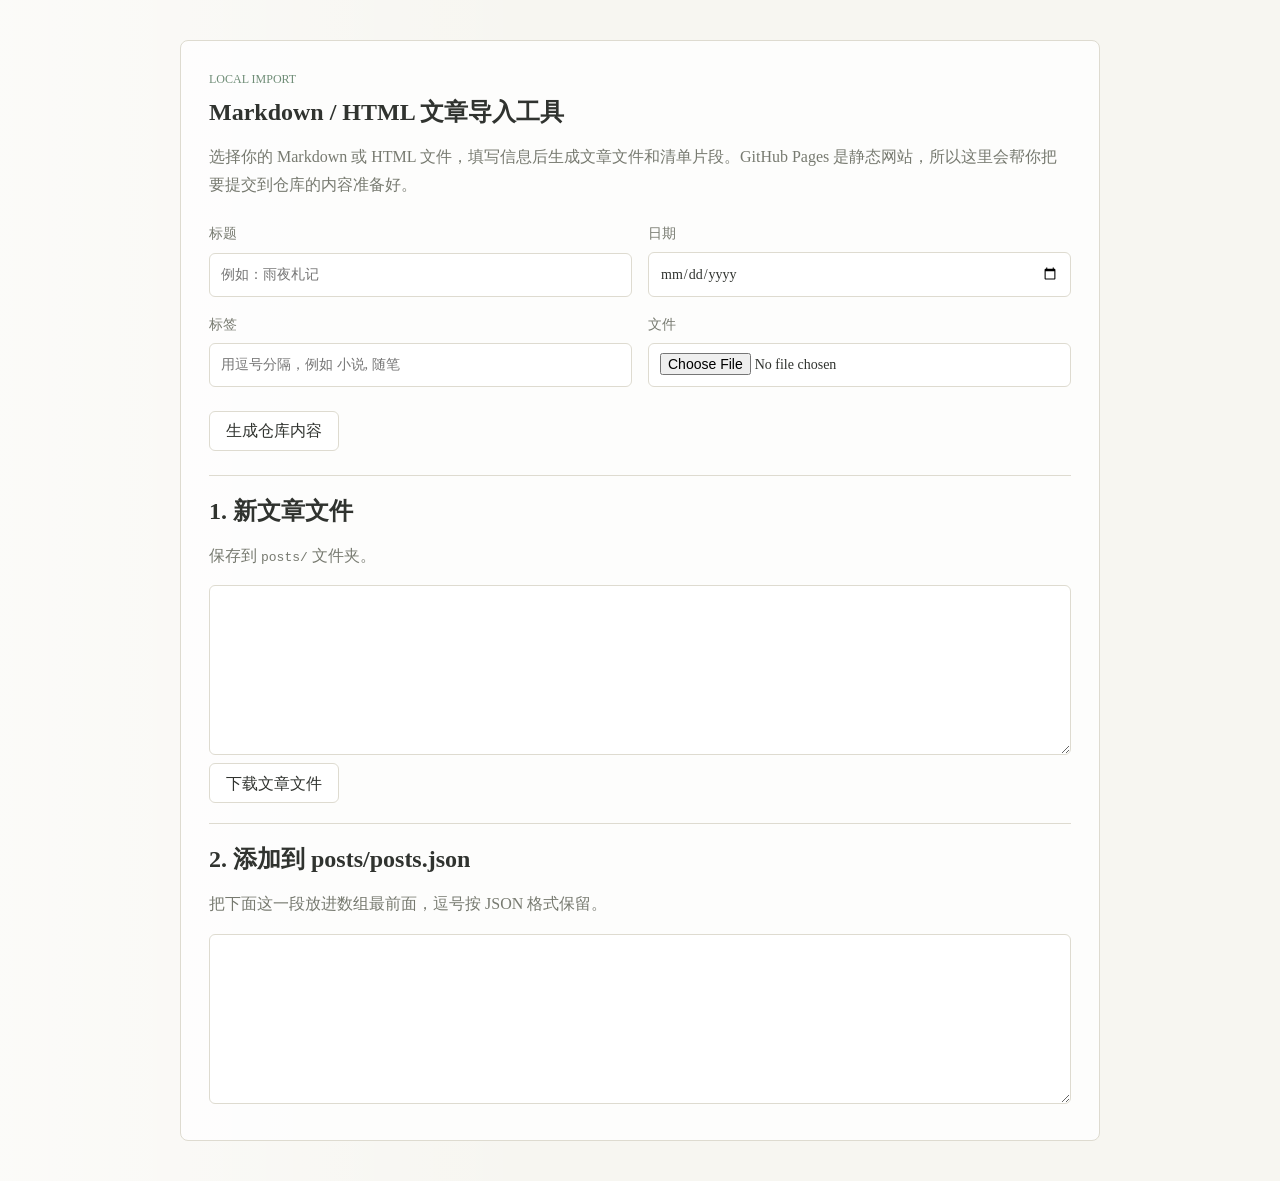
==== admin.html @ 1fc36f07 "Fix page loading paths" ====
<!doctype html>
<html lang="zh-CN">
  <head>
    <meta charset="UTF-8" />
    <meta name="viewport" content="width=device-width, initial-scale=1.0" />
    <title>文章导入工具</title>
    <link rel="stylesheet" href="./assets/styles.css" />
    <link rel="stylesheet" href="./styles.css" />
  </head>
  <body>
    <main class="admin-shell">
      <section class="admin-panel">
        <p class="eyebrow">Local Import</p>
        <h1>Markdown / HTML 文章导入工具</h1>
        <p class="muted">
          选择你的 Markdown 或 HTML 文件，填写信息后生成文章文件和清单片段。GitHub Pages
          是静态网站，所以这里会帮你把要提交到仓库的内容准备好。
        </p>

        <div class="form-grid">
          <label>
            标题
            <input id="post-title" type="text" placeholder="例如：雨夜札记" />
          </label>
          <label>
            日期
            <input id="post-date" type="date" />
          </label>
          <label>
            标签
            <input id="post-tags" type="text" placeholder="用逗号分隔，例如 小说, 随笔" />
          </label>
          <label>
            文件
            <input id="post-file" type="file" accept=".md,.markdown,.html,.htm,text/markdown,text/html" />
          </label>
        </div>

        <div class="admin-actions">
          <button id="build-post" type="button">生成仓库内容</button>
        </div>

        <section class="output-panel">
          <h2>1. 新文章文件</h2>
          <p class="muted">保存到 <code>posts/</code> 文件夹。</p>
          <textarea id="file-output" readonly></textarea>
          <button id="download-post" type="button">下载文章文件</button>
        </section>

        <section class="output-panel">
          <h2>2. 添加到 posts/posts.json</h2>
          <p class="muted">把下面这一段放进数组最前面，逗号按 JSON 格式保留。</p>
          <textarea id="manifest-output" readonly></textarea>
        </section>
      </section>
    </main>

    <script>
      window.__BLOG_ADMIN_LOADED__ = false;
    </script>
    <script src="./assets/admin.js"></script>
    <script>
      if (!window.__BLOG_ADMIN_LOADED__) {
        document.write('<script src="./admin.js"><\\/script>');
      }
    </script>
  </body>
</html>
---- styles.css ----
:root {
  --background: #f7f6f1;
  --panel: #ffffff;
  --ink: #30332f;
  --muted: #777a70;
  --line: #dedbd0;
  --accent: #6f8d77;
  --accent-soft: #e4ece4;
  color-scheme: light;
}

* {
  box-sizing: border-box;
}

body {
  margin: 0;
  min-height: 100vh;
  background:
    linear-gradient(90deg, rgba(255, 255, 255, 0.55), transparent 42%),
    var(--background);
  color: var(--ink);
  font-family:
    "Noto Serif SC", "Songti SC", "Microsoft YaHei", Georgia, serif;
  line-height: 1.7;
}

button,
input,
textarea {
  font: inherit;
}

button {
  min-height: 40px;
  border: 1px solid var(--line);
  border-radius: 6px;
  background: var(--panel);
  color: var(--ink);
  cursor: pointer;
  transition:
    border-color 160ms ease,
    background 160ms ease,
    transform 160ms ease;
}

button:hover {
  border-color: var(--accent);
  background: var(--accent-soft);
}

button:active {
  transform: translateY(1px);
}

button:disabled {
  cursor: not-allowed;
  opacity: 0.45;
}

a {
  color: var(--accent);
  text-decoration: none;
}

a:hover {
  text-decoration: underline;
}

.site-shell {
  display: grid;
  grid-template-columns: minmax(250px, 320px) minmax(0, 1fr);
  gap: 32px;
  width: min(1180px, calc(100% - 32px));
  margin: 0 auto;
  padding: 40px 0;
}

.profile-panel {
  position: sticky;
  top: 24px;
  align-self: start;
  min-height: calc(100vh - 80px);
  border: 1px solid var(--line);
  border-radius: 8px;
  background: rgba(255, 255, 255, 0.74);
  padding: 28px;
}

.avatar {
  display: grid;
  place-items: center;
  width: 74px;
  height: 74px;
  margin-bottom: 24px;
  border: 1px solid var(--line);
  border-radius: 50%;
  background: var(--accent-soft);
  color: var(--accent);
  font-size: 30px;
  font-weight: 700;
}

.eyebrow {
  margin: 0 0 8px;
  color: var(--accent);
  font-size: 12px;
  letter-spacing: 0;
  text-transform: uppercase;
}

h1,
h2,
h3,
p {
  overflow-wrap: anywhere;
}

h1,
h2,
h3 {
  margin: 0;
  line-height: 1.25;
  font-weight: 600;
}

.profile-panel h1 {
  font-size: 30px;
}

.tagline,
.muted {
  color: var(--muted);
}

.profile-list {
  margin: 28px 0;
  border-top: 1px solid var(--line);
}

.profile-list div {
  display: grid;
  grid-template-columns: 72px 1fr;
  gap: 12px;
  padding: 12px 0;
  border-bottom: 1px solid var(--line);
}

.profile-list dt {
  color: var(--muted);
}

.profile-list dd {
  margin: 0;
}

.profile-links {
  display: flex;
  flex-wrap: wrap;
  gap: 10px;
}

.profile-links a {
  display: inline-flex;
  align-items: center;
  min-height: 36px;
  border: 1px solid var(--line);
  border-radius: 6px;
  padding: 0 12px;
  background: var(--panel);
}

.content-panel {
  min-width: 0;
}

.topbar {
  display: flex;
  align-items: end;
  justify-content: space-between;
  gap: 20px;
  margin-bottom: 24px;
  border-bottom: 1px solid var(--line);
  padding-bottom: 20px;
}

.topbar h2 {
  font-size: 30px;
}

.search-box,
.jump-box,
.form-grid label {
  display: grid;
  gap: 6px;
  color: var(--muted);
  font-size: 14px;
}

.search-box input,
.jump-box input,
.form-grid input,
textarea {
  width: 100%;
  border: 1px solid var(--line);
  border-radius: 6px;
  background: var(--panel);
  color: var(--ink);
  padding: 9px 11px;
}

.search-box {
  width: min(300px, 100%);
}

.post-list {
  display: grid;
  gap: 14px;
}

.tag-filter {
  display: flex;
  flex-wrap: wrap;
  gap: 10px;
  align-items: center;
  margin: 0 0 18px;
}

.tag-filter-list {
  display: flex;
  flex-wrap: wrap;
  gap: 10px;
}

.tag-filter-button {
  min-height: 34px;
  border-radius: 999px;
  padding: 0 12px;
  font-size: 14px;
}

.tag-filter-button.is-active {
  border-color: var(--accent);
  background: var(--accent);
  color: #fff;
}

.post-card {
  display: grid;
  gap: 10px;
  border: 1px solid var(--line);
  border-radius: 8px;
  background: rgba(255, 255, 255, 0.72);
  padding: 20px;
}

.post-card h3 {
  font-size: 22px;
}

.post-card p {
  margin: 0;
}

.post-meta,
.tag-row {
  display: flex;
  flex-wrap: wrap;
  gap: 8px;
  align-items: center;
}

.tag {
  display: inline-flex;
  align-items: center;
  min-height: 26px;
  border: 0;
  border-radius: 999px;
  background: var(--accent-soft);
  color: var(--accent);
  padding: 0 10px;
  font-size: 13px;
}

button.tag {
  cursor: pointer;
}

button.tag:hover {
  border: 0;
  background: var(--accent);
  color: #fff;
}

.pagination {
  display: flex;
  flex-wrap: wrap;
  gap: 10px;
  align-items: end;
  margin: 22px 0 0;
}

.pagination button {
  padding: 0 14px;
}

.page-info {
  min-height: 40px;
  display: inline-flex;
  align-items: center;
  border: 1px solid var(--line);
  border-radius: 6px;
  padding: 0 14px;
  background: rgba(255, 255, 255, 0.55);
}

.jump-box {
  width: 96px;
}

.reader {
  border: 1px solid var(--line);
  border-radius: 8px;
  background: rgba(255, 255, 255, 0.8);
  padding: 28px;
}

.reader h2 {
  margin-bottom: 12px;
  font-size: clamp(28px, 4vw, 44px);
}

.reader-actions {
  display: flex;
  gap: 10px;
  margin: 20px 0;
}

.reader-actions button {
  padding: 0 14px;
}

.text-button {
  min-height: auto;
  margin-bottom: 20px;
  border: 0;
  background: transparent;
  color: var(--accent);
  padding: 0;
}

.reader-body {
  margin-top: 24px;
  font-size: 18px;
}

.reader-body h1,
.reader-body h2,
.reader-body h3 {
  margin-top: 1.4em;
  margin-bottom: 0.55em;
}

.reader-body p,
.reader-body ul,
.reader-body ol,
.reader-body blockquote {
  margin: 0 0 1.15em;
}

.reader-body blockquote {
  border-left: 3px solid var(--accent);
  color: var(--muted);
  padding-left: 16px;
}

.reader-body code {
  border-radius: 4px;
  background: var(--accent-soft);
  padding: 2px 5px;
}

.reader-body img {
  max-width: 100%;
  border-radius: 8px;
}

.work-layout {
  border-top: 1px solid var(--line);
  border-bottom: 1px solid var(--line);
  padding: 24px 0;
}

.chapter-label {
  color: var(--accent);
  font-size: 13px;
  text-transform: uppercase;
}

.comments {
  margin-top: 36px;
  border-top: 1px solid var(--line);
  padding-top: 22px;
}

.admin-shell {
  width: min(920px, calc(100% - 32px));
  margin: 0 auto;
  padding: 40px 0;
}

.admin-panel {
  border: 1px solid var(--line);
  border-radius: 8px;
  background: rgba(255, 255, 255, 0.78);
  padding: 28px;
}

.form-grid {
  display: grid;
  grid-template-columns: repeat(2, minmax(0, 1fr));
  gap: 16px;
  margin: 24px 0;
}

.admin-actions {
  margin-bottom: 24px;
}

.admin-actions button,
.output-panel button {
  padding: 0 16px;
}

.output-panel {
  margin-top: 20px;
  border-top: 1px solid var(--line);
  padding-top: 20px;
}

textarea {
  min-height: 170px;
  resize: vertical;
  font-family: Consolas, "Courier New", monospace;
  font-size: 14px;
}

@media (max-width: 820px) {
  .site-shell {
    grid-template-columns: 1fr;
    gap: 20px;
    padding: 16px 0 28px;
  }

  .profile-panel {
    position: static;
    min-height: auto;
  }

  .topbar {
    align-items: stretch;
    flex-direction: column;
  }

  .form-grid {
    grid-template-columns: 1fr;
  }
}
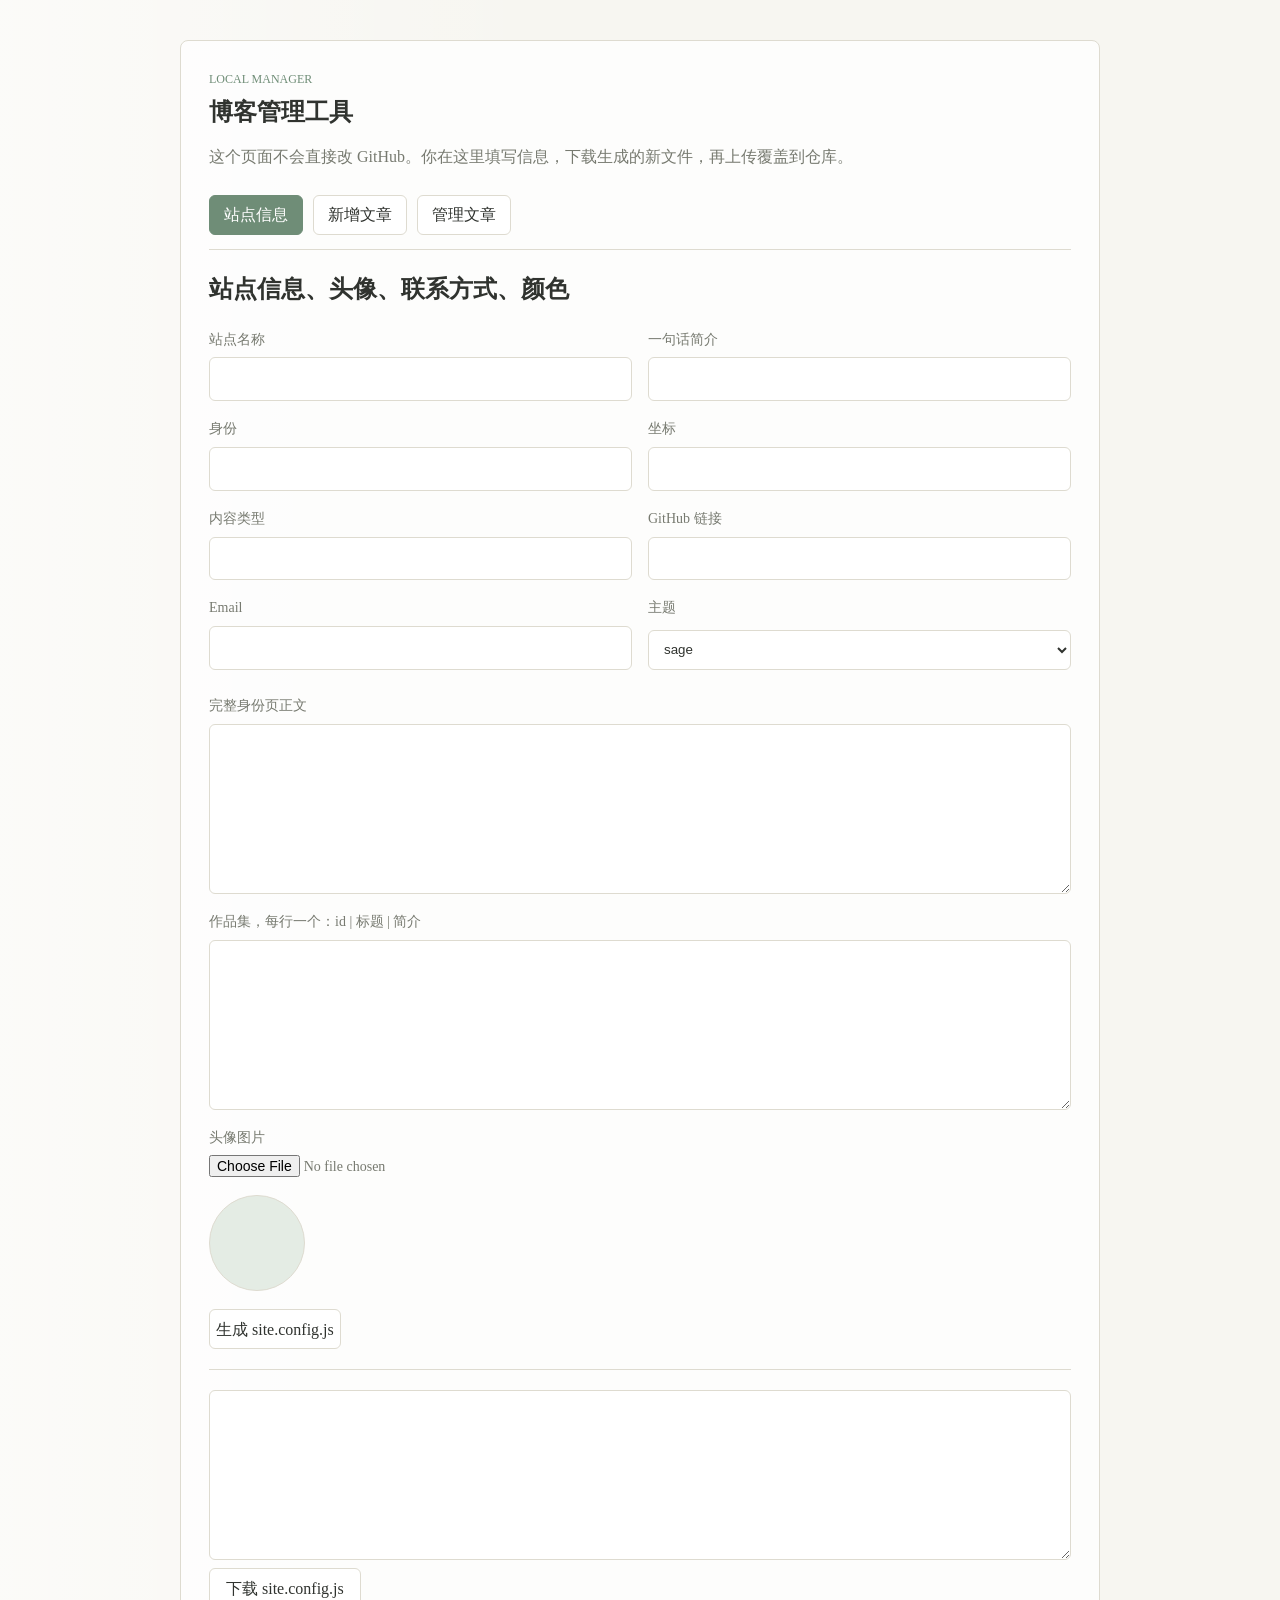
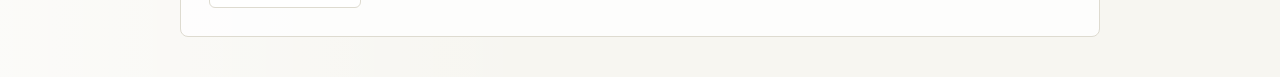
==== commit 1fe2aff4: "Add profile page collections and blog manager" ====
--- a/admin.html
+++ b/admin.html
@@ -3,66 +3,113 @@
   <head>
     <meta charset="UTF-8" />
     <meta name="viewport" content="width=device-width, initial-scale=1.0" />
-    <title>文章导入工具</title>
+    <title>博客管理工具</title>
     <link rel="stylesheet" href="./assets/styles.css" />
     <link rel="stylesheet" href="./styles.css" />
   </head>
   <body>
     <main class="admin-shell">
       <section class="admin-panel">
-        <p class="eyebrow">Local Import</p>
-        <h1>Markdown / HTML 文章导入工具</h1>
+        <p class="eyebrow">Local Manager</p>
+        <h1>博客管理工具</h1>
         <p class="muted">
-          选择你的 Markdown 或 HTML 文件，填写信息后生成文章文件和清单片段。GitHub Pages
-          是静态网站，所以这里会帮你把要提交到仓库的内容准备好。
+          这个页面不会直接改 GitHub。你在这里填写信息，下载生成的新文件，再上传覆盖到仓库。
         </p>
 
-        <div class="form-grid">
-          <label>
-            标题
-            <input id="post-title" type="text" placeholder="例如：雨夜札记" />
-          </label>
-          <label>
-            日期
-            <input id="post-date" type="date" />
-          </label>
-          <label>
-            标签
-            <input id="post-tags" type="text" placeholder="用逗号分隔，例如 小说, 随笔" />
-          </label>
-          <label>
-            文件
-            <input id="post-file" type="file" accept=".md,.markdown,.html,.htm,text/markdown,text/html" />
-          </label>
-        </div>
+        <nav class="admin-tabs" aria-label="管理功能">
+          <button class="is-active" type="button" data-admin-tab="site">站点信息</button>
+          <button type="button" data-admin-tab="post">新增文章</button>
+          <button type="button" data-admin-tab="manage">管理文章</button>
+        </nav>
 
-        <div class="admin-actions">
-          <button id="build-post" type="button">生成仓库内容</button>
-        </div>
-
-        <section class="output-panel">
-          <h2>1. 新文章文件</h2>
-          <p class="muted">保存到 <code>posts/</code> 文件夹。</p>
-          <textarea id="file-output" readonly></textarea>
-          <button id="download-post" type="button">下载文章文件</button>
+        <section class="admin-tab-panel" data-admin-panel="site">
+          <h2>站点信息、头像、联系方式、颜色</h2>
+          <div class="form-grid">
+            <label>站点名称<input id="site-title-input" type="text" /></label>
+            <label>一句话简介<input id="site-tagline-input" type="text" /></label>
+            <label>身份<input id="profile-identity-input" type="text" /></label>
+            <label>坐标<input id="profile-location-input" type="text" /></label>
+            <label>内容类型<input id="profile-content-input" type="text" /></label>
+            <label>GitHub 链接<input id="github-input" type="url" /></label>
+            <label>Email<input id="email-input" type="email" /></label>
+            <label>
+              主题
+              <select id="theme-input">
+                <option value="sage">sage</option>
+                <option value="berry">berry</option>
+                <option value="ink">ink</option>
+              </select>
+            </label>
+          </div>
+          <label class="wide-label">完整身份页正文<textarea id="about-input"></textarea></label>
+          <label class="wide-label">作品集，每行一个：id | 标题 | 简介<textarea id="collections-input"></textarea></label>
+          <label class="wide-label">头像图片<input id="avatar-input" type="file" accept="image/*" /></label>
+          <div id="avatar-preview" class="avatar-preview"></div>
+          <button id="build-config" type="button">生成 site.config.js</button>
+          <div class="output-panel">
+            <textarea id="config-output" readonly></textarea>
+            <button id="download-config" type="button">下载 site.config.js</button>
+          </div>
         </section>
 
-        <section class="output-panel">
-          <h2>2. 添加到 posts/posts.json</h2>
-          <p class="muted">把下面这一段放进数组最前面，逗号按 JSON 格式保留。</p>
-          <textarea id="manifest-output" readonly></textarea>
+        <section class="admin-tab-panel" data-admin-panel="post" hidden>
+          <h2>新增文章</h2>
+          <p class="muted">更简单的方式：填写信息，然后直接粘贴正文。也可以选择 Markdown 或 HTML 文件。</p>
+          <div class="form-grid">
+            <label>标题<input id="post-title" type="text" placeholder="例如：雨夜札记" /></label>
+            <label>日期<input id="post-date" type="date" /></label>
+            <label>标签<input id="post-tags" type="text" placeholder="例如：小说, 随笔" /></label>
+            <label>
+              归属作品集
+              <select id="post-collection"></select>
+            </label>
+            <label>
+              可见性
+              <select id="post-visibility">
+                <option value="public">公开显示</option>
+                <option value="private">仅自己可见草稿</option>
+              </select>
+            </label>
+            <label>
+              正文格式
+              <select id="post-type">
+                <option value="markdown">Markdown</option>
+                <option value="html">HTML</option>
+              </select>
+            </label>
+          </div>
+          <label class="wide-label">选择文件，也可以不选<input id="post-file" type="file" accept=".md,.markdown,.html,.htm,text/markdown,text/html" /></label>
+          <label class="wide-label">正文<textarea id="post-body" placeholder="把文章内容粘贴到这里"></textarea></label>
+          <button id="build-post" type="button">生成文章文件和 posts.json</button>
+          <div class="output-panel">
+            <h3>文章文件</h3>
+            <p class="muted">下载后上传到仓库根目录；如果你整理了 posts 文件夹，也可以放进 posts/。</p>
+            <textarea id="file-output" readonly></textarea>
+            <button id="download-post" type="button">下载文章文件</button>
+          </div>
+          <div class="output-panel">
+            <h3>新的 posts.json</h3>
+            <textarea id="manifest-output" readonly></textarea>
+            <button id="download-posts-json" type="button">下载 posts.json</button>
+          </div>
+        </section>
+
+        <section class="admin-tab-panel" data-admin-panel="manage" hidden>
+          <h2>管理文章</h2>
+          <p class="muted">
+            删除会从目录中移除文章记录。私密草稿不会在首页显示，但公开仓库里的文件本身不是真正加密。
+          </p>
+          <div id="post-manage-list" class="post-manage-list"></div>
+          <button id="build-managed-posts" type="button">生成更新后的 posts.json</button>
+          <div class="output-panel">
+            <textarea id="managed-output" readonly></textarea>
+            <button id="download-managed-posts" type="button">下载 posts.json</button>
+          </div>
         </section>
       </section>
     </main>
 
-    <script>
-      window.__BLOG_ADMIN_LOADED__ = false;
-    </script>
-    <script src="./assets/admin.js"></script>
-    <script>
-      if (!window.__BLOG_ADMIN_LOADED__) {
-        document.write('<script src="./admin.js"><\\/script>');
-      }
-    </script>
+    <script src="./site.config.js"></script>
+    <script src="./assets/admin.js" onerror="this.onerror=null;this.src='./admin.js';"></script>
   </body>
 </html>
--- a/styles.css
+++ b/styles.css
@@ -90,6 +90,7 @@
 .avatar {
   display: grid;
   place-items: center;
+  overflow: hidden;
   width: 74px;
   height: 74px;
   margin-bottom: 24px;
@@ -99,6 +100,13 @@
   color: var(--accent);
   font-size: 30px;
   font-weight: 700;
+}
+
+.avatar img,
+.avatar-preview img {
+  width: 100%;
+  height: 100%;
+  object-fit: cover;
 }
 
 .eyebrow {
@@ -170,6 +178,11 @@
   background: var(--panel);
 }
 
+.wide-button {
+  width: 100%;
+  margin: 20px 0 4px;
+}
+
 .content-panel {
   min-width: 0;
 }
@@ -218,6 +231,7 @@
   gap: 14px;
 }
 
+.filter-bar,
 .tag-filter {
   display: flex;
   flex-wrap: wrap;
@@ -230,6 +244,59 @@
   display: flex;
   flex-wrap: wrap;
   gap: 10px;
+}
+
+.collections-block {
+  margin: 0 0 24px;
+}
+
+.section-heading {
+  margin-bottom: 12px;
+}
+
+.section-heading h3 {
+  font-size: 22px;
+}
+
+.collection-list {
+  display: grid;
+  grid-template-columns: repeat(2, minmax(0, 1fr));
+  gap: 12px;
+}
+
+.collection-card {
+  display: grid;
+  min-height: 122px;
+  text-align: left;
+  align-content: start;
+  gap: 8px;
+  border-radius: 8px;
+  padding: 16px;
+}
+
+.collection-card strong {
+  font-size: 19px;
+}
+
+.collection-card span:last-child {
+  color: var(--muted);
+  font-size: 14px;
+}
+
+.collection-card.is-active {
+  border-color: var(--accent);
+  background: var(--accent-soft);
+}
+
+.collection-count {
+  display: inline-grid;
+  place-items: center;
+  width: 30px;
+  height: 30px;
+  border-radius: 999px;
+  background: var(--accent);
+  color: #fff;
+  font-size: 13px;
 }
 
 .tag-filter-button {
@@ -292,6 +359,23 @@
   color: #fff;
 }
 
+.collection-chip {
+  display: inline-flex;
+  align-items: center;
+  min-height: 26px;
+  border: 1px solid var(--line);
+  border-radius: 999px;
+  background: var(--panel);
+  color: var(--accent);
+  padding: 0 10px;
+  font-size: 13px;
+}
+
+.collection-chip:hover {
+  border-color: var(--accent);
+  background: var(--accent-soft);
+}
+
 .pagination {
   display: flex;
   flex-wrap: wrap;
@@ -385,6 +469,24 @@
   border-radius: 8px;
 }
 
+.reader-footer {
+  display: grid;
+  gap: 18px;
+  margin-top: 34px;
+  border-top: 1px solid var(--line);
+  padding-top: 22px;
+}
+
+.reader-meta-row {
+  display: flex;
+  flex-wrap: wrap;
+  gap: 8px;
+}
+
+.about-details {
+  margin-top: 28px;
+}
+
 .work-layout {
   border-top: 1px solid var(--line);
   border-bottom: 1px solid var(--line);
@@ -421,6 +523,91 @@
   grid-template-columns: repeat(2, minmax(0, 1fr));
   gap: 16px;
   margin: 24px 0;
+}
+
+.wide-label {
+  display: grid;
+  gap: 6px;
+  margin: 16px 0;
+  color: var(--muted);
+  font-size: 14px;
+}
+
+select {
+  width: 100%;
+  border: 1px solid var(--line);
+  border-radius: 6px;
+  background: var(--panel);
+  color: var(--ink);
+  padding: 9px 11px;
+}
+
+.admin-tabs {
+  display: flex;
+  flex-wrap: wrap;
+  gap: 10px;
+  margin: 24px 0;
+  border-bottom: 1px solid var(--line);
+  padding-bottom: 14px;
+}
+
+.admin-tabs button {
+  padding: 0 14px;
+}
+
+.admin-tabs button.is-active {
+  border-color: var(--accent);
+  background: var(--accent);
+  color: #fff;
+}
+
+.avatar-preview {
+  display: grid;
+  place-items: center;
+  overflow: hidden;
+  width: 96px;
+  height: 96px;
+  margin: 12px 0 18px;
+  border: 1px solid var(--line);
+  border-radius: 50%;
+  background: var(--accent-soft);
+  color: var(--muted);
+  font-size: 13px;
+  text-align: center;
+}
+
+.post-manage-list {
+  display: grid;
+  gap: 12px;
+  margin: 18px 0;
+}
+
+.manage-row {
+  display: grid;
+  grid-template-columns: minmax(0, 1fr) 180px auto;
+  gap: 12px;
+  align-items: center;
+  border: 1px solid var(--line);
+  border-radius: 8px;
+  background: rgba(255, 255, 255, 0.72);
+  padding: 14px;
+}
+
+.manage-row div {
+  display: grid;
+  gap: 4px;
+}
+
+.manage-row span {
+  color: var(--muted);
+  font-size: 14px;
+}
+
+.delete-check {
+  display: flex;
+  gap: 8px;
+  align-items: center;
+  color: var(--muted);
 }
 
 .admin-actions {
@@ -465,4 +652,9 @@
   .form-grid {
     grid-template-columns: 1fr;
   }
-}
+
+  .collection-list,
+  .manage-row {
+    grid-template-columns: 1fr;
+  }
+}
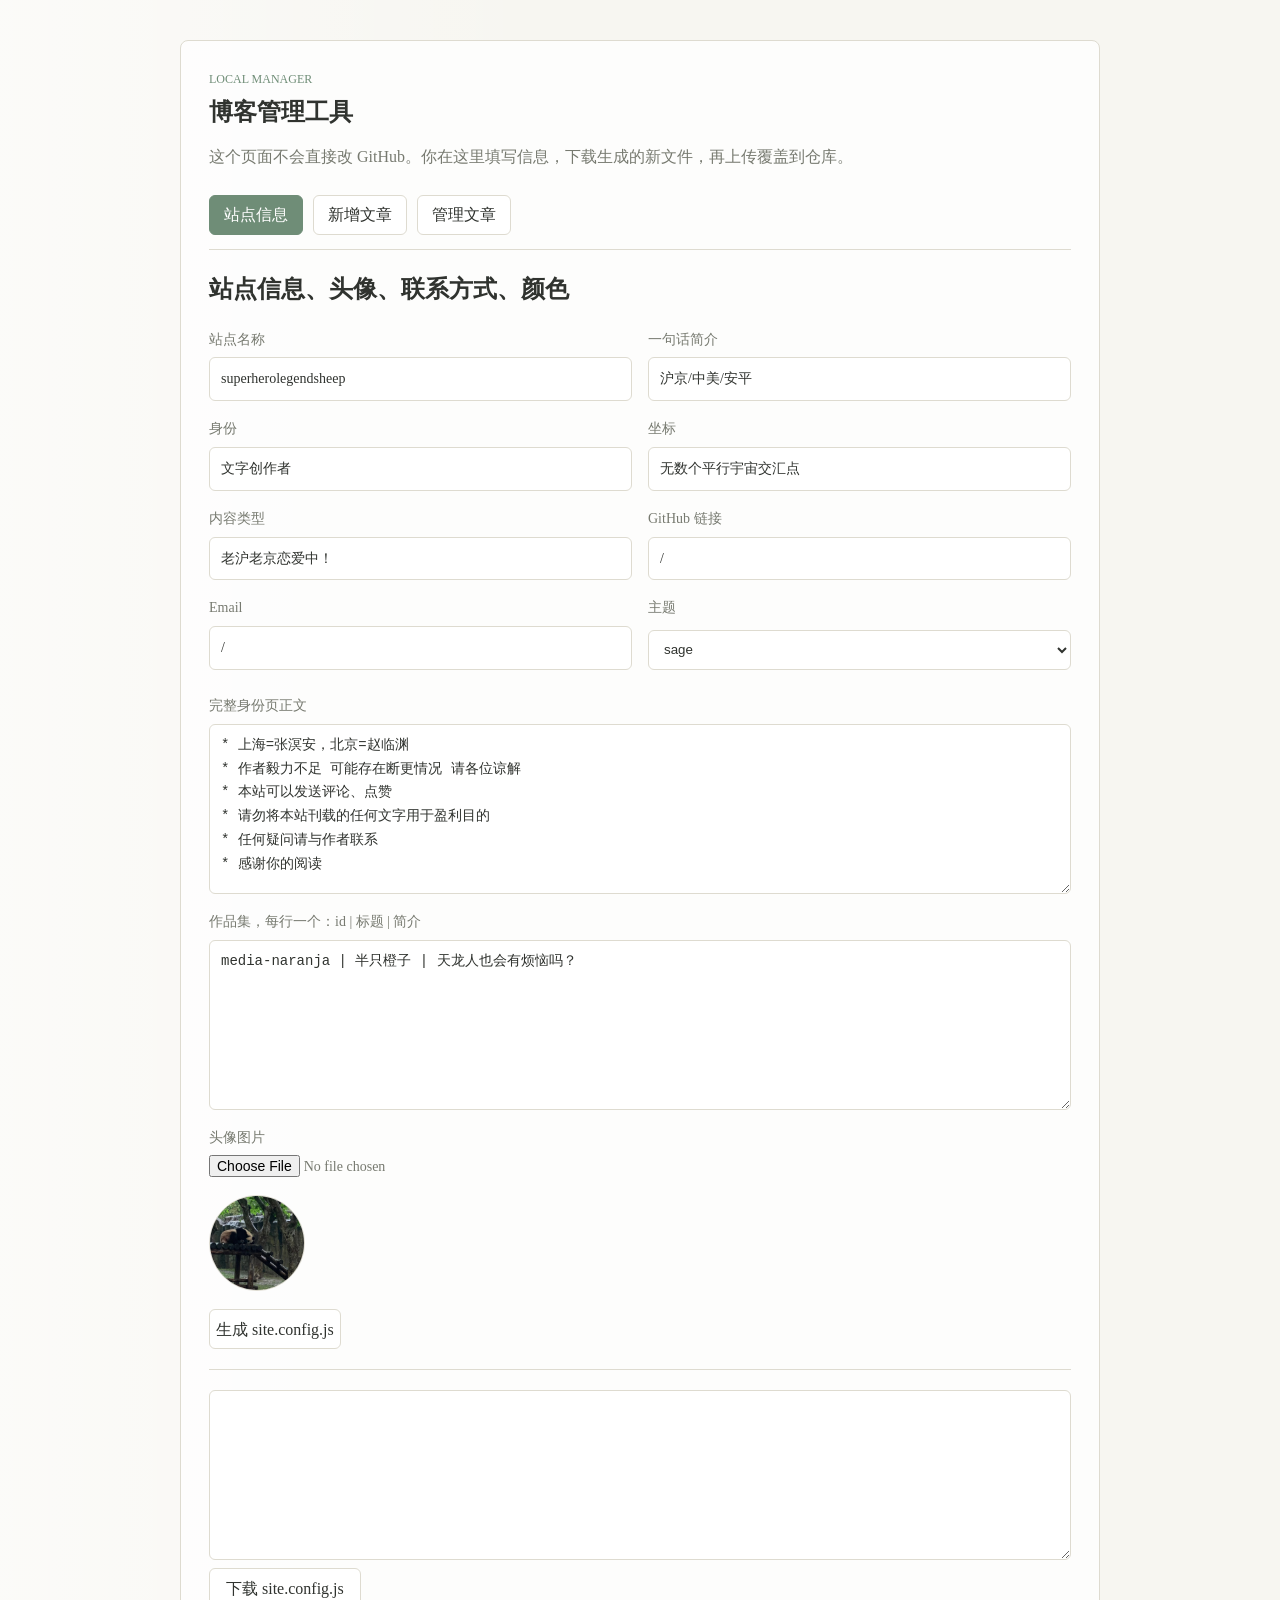
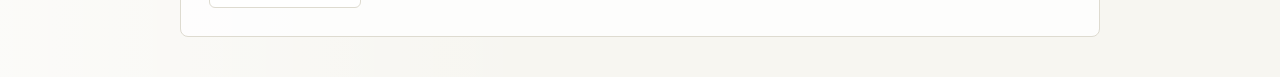
==== commit ef3eaa1b: "Update check" ====
--- a/admin.html
+++ b/admin.html
@@ -110,6 +110,6 @@
     </main>
 
     <script src="./site.config.js"></script>
-    <script src="./assets/admin.js" onerror="this.onerror=null;this.src='./admin.js';"></script>
+    <script src="./admin.js"></script>
   </body>
 </html>
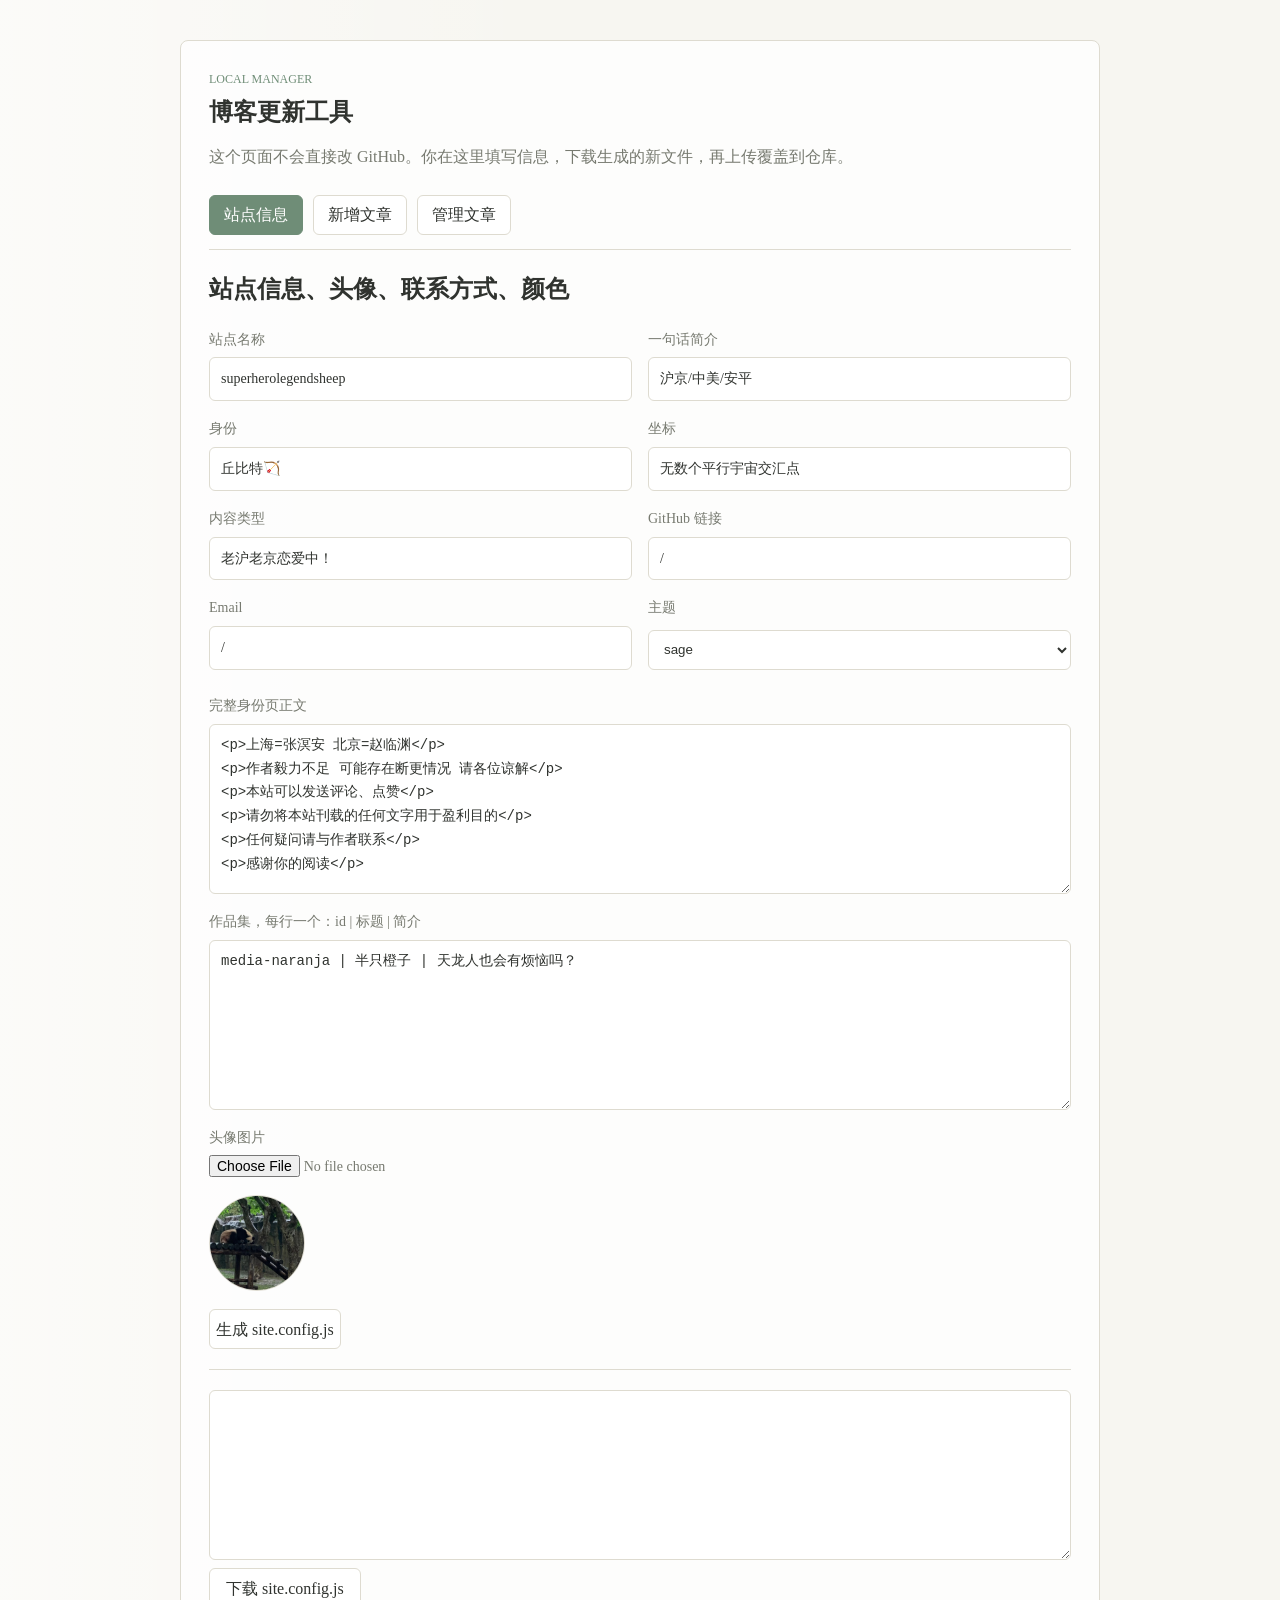
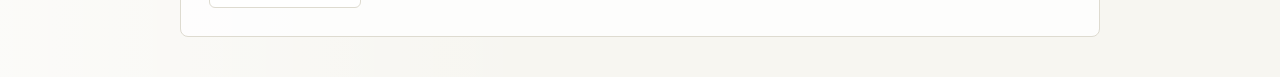
==== commit 65e695eb: "Update admin.html" ====
--- a/admin.html
+++ b/admin.html
@@ -3,7 +3,7 @@
   <head>
     <meta charset="UTF-8" />
     <meta name="viewport" content="width=device-width, initial-scale=1.0" />
-    <title>博客管理工具</title>
+    <title>博客更新工具</title>
     <link rel="stylesheet" href="./assets/styles.css" />
     <link rel="stylesheet" href="./styles.css" />
   </head>
@@ -11,7 +11,7 @@
     <main class="admin-shell">
       <section class="admin-panel">
         <p class="eyebrow">Local Manager</p>
-        <h1>博客管理工具</h1>
+        <h1>博客更新工具</h1>
         <p class="muted">
           这个页面不会直接改 GitHub。你在这里填写信息，下载生成的新文件，再上传覆盖到仓库。
         </p>
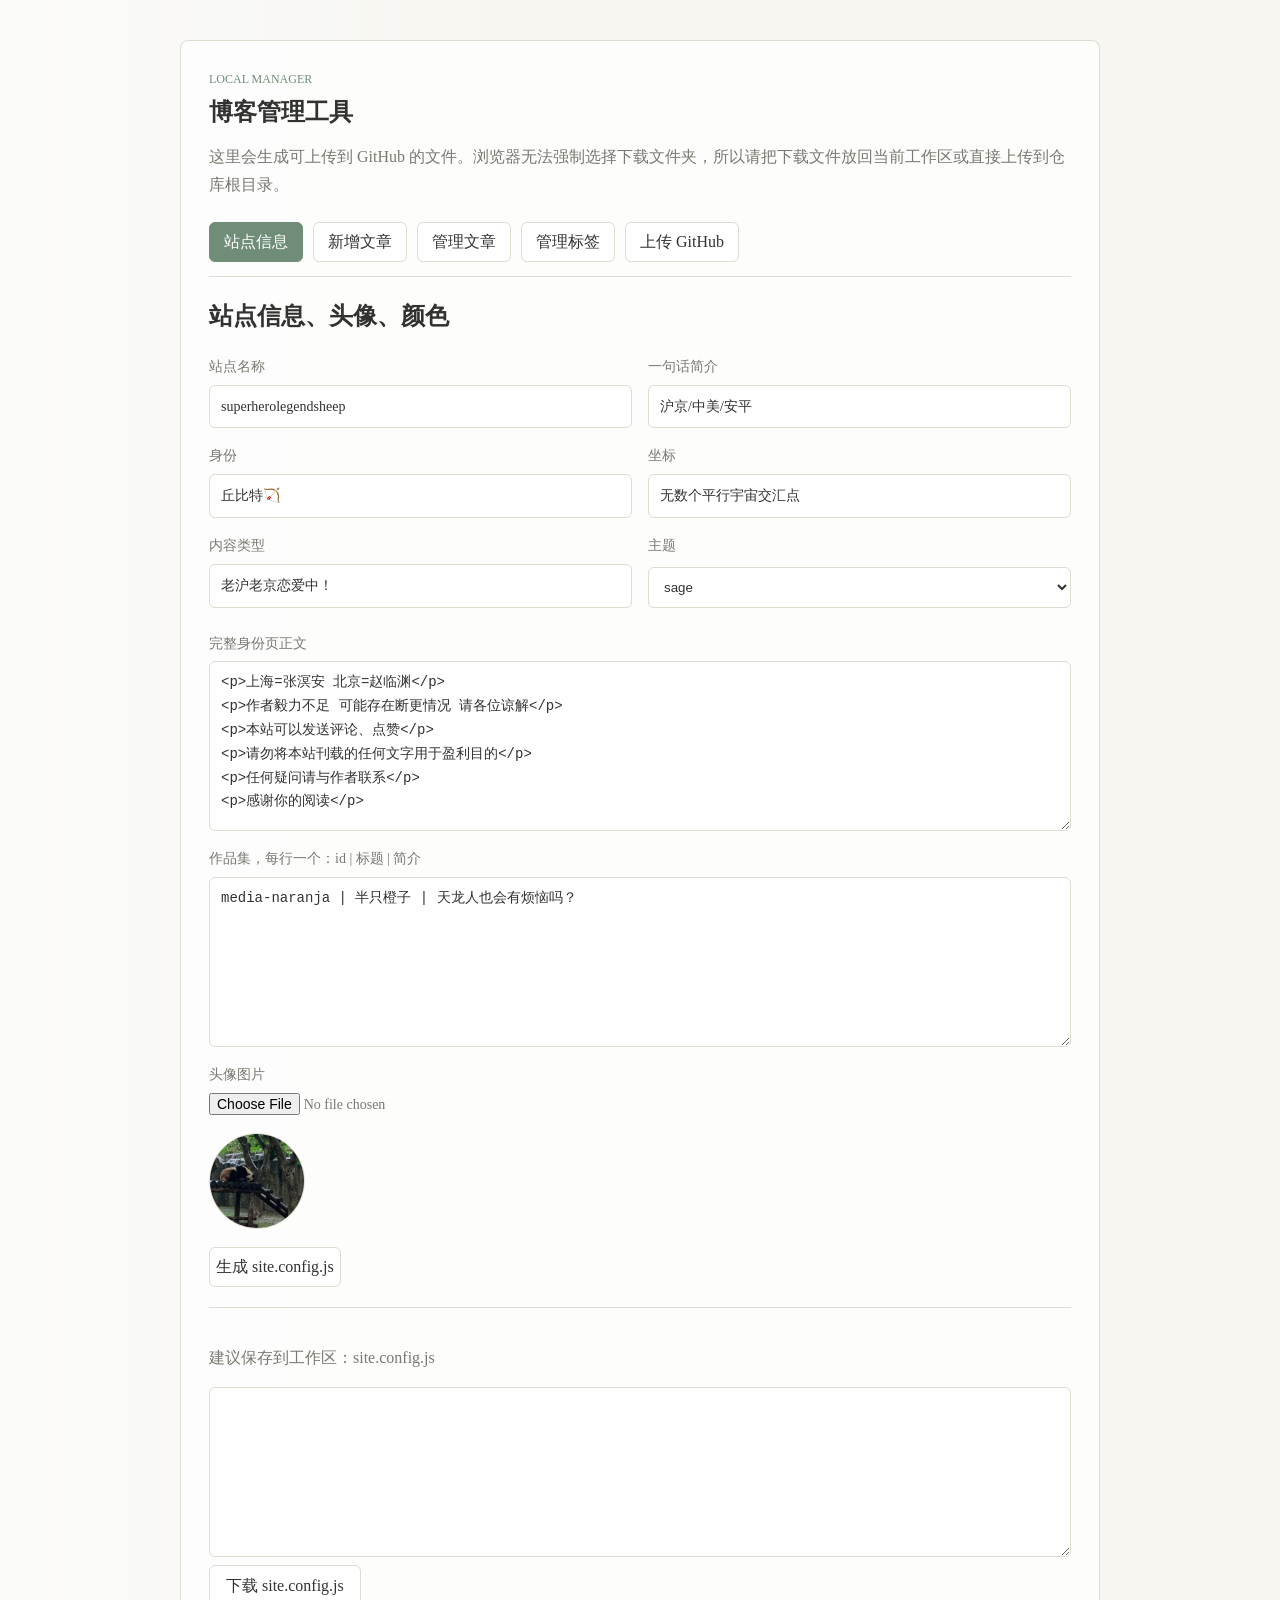
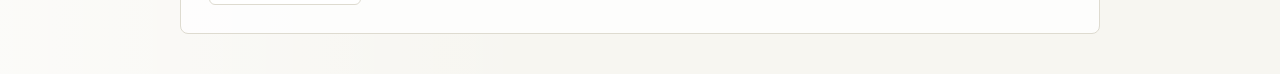
==== commit e14f71ba: "Update tags" ====
--- a/admin.html
+++ b/admin.html
@@ -3,35 +3,34 @@
   <head>
     <meta charset="UTF-8" />
     <meta name="viewport" content="width=device-width, initial-scale=1.0" />
-    <title>博客更新工具</title>
-    <link rel="stylesheet" href="./assets/styles.css" />
+    <title>博客管理工具</title>
     <link rel="stylesheet" href="./styles.css" />
   </head>
   <body>
     <main class="admin-shell">
       <section class="admin-panel">
         <p class="eyebrow">Local Manager</p>
-        <h1>博客更新工具</h1>
+        <h1>博客管理工具</h1>
         <p class="muted">
-          这个页面不会直接改 GitHub。你在这里填写信息，下载生成的新文件，再上传覆盖到仓库。
+          这里会生成可上传到 GitHub 的文件。浏览器无法强制选择下载文件夹，所以请把下载文件放回当前工作区或直接上传到仓库根目录。
         </p>
 
         <nav class="admin-tabs" aria-label="管理功能">
           <button class="is-active" type="button" data-admin-tab="site">站点信息</button>
           <button type="button" data-admin-tab="post">新增文章</button>
           <button type="button" data-admin-tab="manage">管理文章</button>
+          <button type="button" data-admin-tab="tags">管理标签</button>
+          <button type="button" data-admin-tab="github">上传 GitHub</button>
         </nav>
 
         <section class="admin-tab-panel" data-admin-panel="site">
-          <h2>站点信息、头像、联系方式、颜色</h2>
+          <h2>站点信息、头像、颜色</h2>
           <div class="form-grid">
             <label>站点名称<input id="site-title-input" type="text" /></label>
             <label>一句话简介<input id="site-tagline-input" type="text" /></label>
             <label>身份<input id="profile-identity-input" type="text" /></label>
             <label>坐标<input id="profile-location-input" type="text" /></label>
             <label>内容类型<input id="profile-content-input" type="text" /></label>
-            <label>GitHub 链接<input id="github-input" type="url" /></label>
-            <label>Email<input id="email-input" type="email" /></label>
             <label>
               主题
               <select id="theme-input">
@@ -47,6 +46,7 @@
           <div id="avatar-preview" class="avatar-preview"></div>
           <button id="build-config" type="button">生成 site.config.js</button>
           <div class="output-panel">
+            <p class="muted">建议保存到工作区：site.config.js</p>
             <textarea id="config-output" readonly></textarea>
             <button id="download-config" type="button">下载 site.config.js</button>
           </div>
@@ -54,7 +54,7 @@
 
         <section class="admin-tab-panel" data-admin-panel="post" hidden>
           <h2>新增文章</h2>
-          <p class="muted">更简单的方式：填写信息，然后直接粘贴正文。也可以选择 Markdown 或 HTML 文件。</p>
+          <p class="muted">可以直接粘贴正文，也可以选择 .html、.md、.txt、.docx 文件。文章统一作为“博文”管理，不再区分文本和 HTML 类型。</p>
           <div class="form-grid">
             <label>标题<input id="post-title" type="text" placeholder="例如：雨夜札记" /></label>
             <label>日期<input id="post-date" type="date" /></label>
@@ -70,25 +70,19 @@
                 <option value="private">仅自己可见草稿</option>
               </select>
             </label>
-            <label>
-              正文格式
-              <select id="post-type">
-                <option value="markdown">Markdown</option>
-                <option value="html">HTML</option>
-              </select>
-            </label>
           </div>
-          <label class="wide-label">选择文件，也可以不选<input id="post-file" type="file" accept=".md,.markdown,.html,.htm,text/markdown,text/html" /></label>
+          <label class="wide-label">选择文件，也可以不选<input id="post-file" type="file" accept=".html,.htm,.md,.markdown,.txt,.docx,text/html,text/markdown,text/plain,application/vnd.openxmlformats-officedocument.wordprocessingml.document" /></label>
           <label class="wide-label">正文<textarea id="post-body" placeholder="把文章内容粘贴到这里"></textarea></label>
           <button id="build-post" type="button">生成文章文件和 posts.json</button>
           <div class="output-panel">
             <h3>文章文件</h3>
-            <p class="muted">下载后上传到仓库根目录；如果你整理了 posts 文件夹，也可以放进 posts/。</p>
+            <p class="muted">建议保存到工作区，然后上传到 GitHub 仓库根目录。HTML 文件也会作为独立页面供读者直接打开。</p>
             <textarea id="file-output" readonly></textarea>
             <button id="download-post" type="button">下载文章文件</button>
           </div>
           <div class="output-panel">
             <h3>新的 posts.json</h3>
+            <p class="muted">建议保存到工作区：posts.json</p>
             <textarea id="manifest-output" readonly></textarea>
             <button id="download-posts-json" type="button">下载 posts.json</button>
           </div>
@@ -96,15 +90,39 @@
 
         <section class="admin-tab-panel" data-admin-panel="manage" hidden>
           <h2>管理文章</h2>
-          <p class="muted">
-            删除会从目录中移除文章记录。私密草稿不会在首页显示，但公开仓库里的文件本身不是真正加密。
-          </p>
+          <p class="muted">删除会从目录中移除文章记录。仅自己可见草稿不会在首页显示，但公开仓库里的文件本身不是真正加密。</p>
           <div id="post-manage-list" class="post-manage-list"></div>
           <button id="build-managed-posts" type="button">生成更新后的 posts.json</button>
           <div class="output-panel">
             <textarea id="managed-output" readonly></textarea>
             <button id="download-managed-posts" type="button">下载 posts.json</button>
           </div>
+        </section>
+
+        <section class="admin-tab-panel" data-admin-panel="tags" hidden>
+          <h2>管理标签</h2>
+          <p class="muted">可以统一重命名标签，或把某个标签从所有文章里移除。</p>
+          <div id="tag-manage-list" class="post-manage-list"></div>
+          <button id="build-managed-tags" type="button">生成更新后的 posts.json</button>
+          <div class="output-panel">
+            <textarea id="tag-output" readonly></textarea>
+            <button id="download-tag-posts" type="button">下载 posts.json</button>
+          </div>
+        </section>
+
+        <section class="admin-tab-panel" data-admin-panel="github" hidden>
+          <h2>上传 GitHub</h2>
+          <p class="muted">
+            这是可选功能。需要 GitHub fine-grained token，权限选择本仓库 Contents: Read and write。token 只在当前页面使用，不会写进文件。
+          </p>
+          <div class="form-grid">
+            <label>仓库 owner<input id="github-owner" type="text" value="superherolegendsheep" /></label>
+            <label>仓库名<input id="github-repo" type="text" value="archive" /></label>
+            <label>分支<input id="github-branch" type="text" value="main" /></label>
+            <label>GitHub token<input id="github-token" type="password" placeholder="只在本次上传时粘贴" /></label>
+          </div>
+          <button id="upload-github" type="button">上传刚生成的文章文件和 posts.json</button>
+          <pre id="github-output" class="github-output"></pre>
         </section>
       </section>
     </main>
--- a/styles.css
+++ b/styles.css
@@ -610,6 +610,18 @@
   color: var(--muted);
 }
 
+.github-output {
+  min-height: 120px;
+  white-space: pre-wrap;
+  border: 1px solid var(--line);
+  border-radius: 8px;
+  background: rgba(255, 255, 255, 0.72);
+  color: var(--ink);
+  padding: 14px;
+  font-family: Consolas, "Courier New", monospace;
+  font-size: 14px;
+}
+
 .admin-actions {
   margin-bottom: 24px;
 }
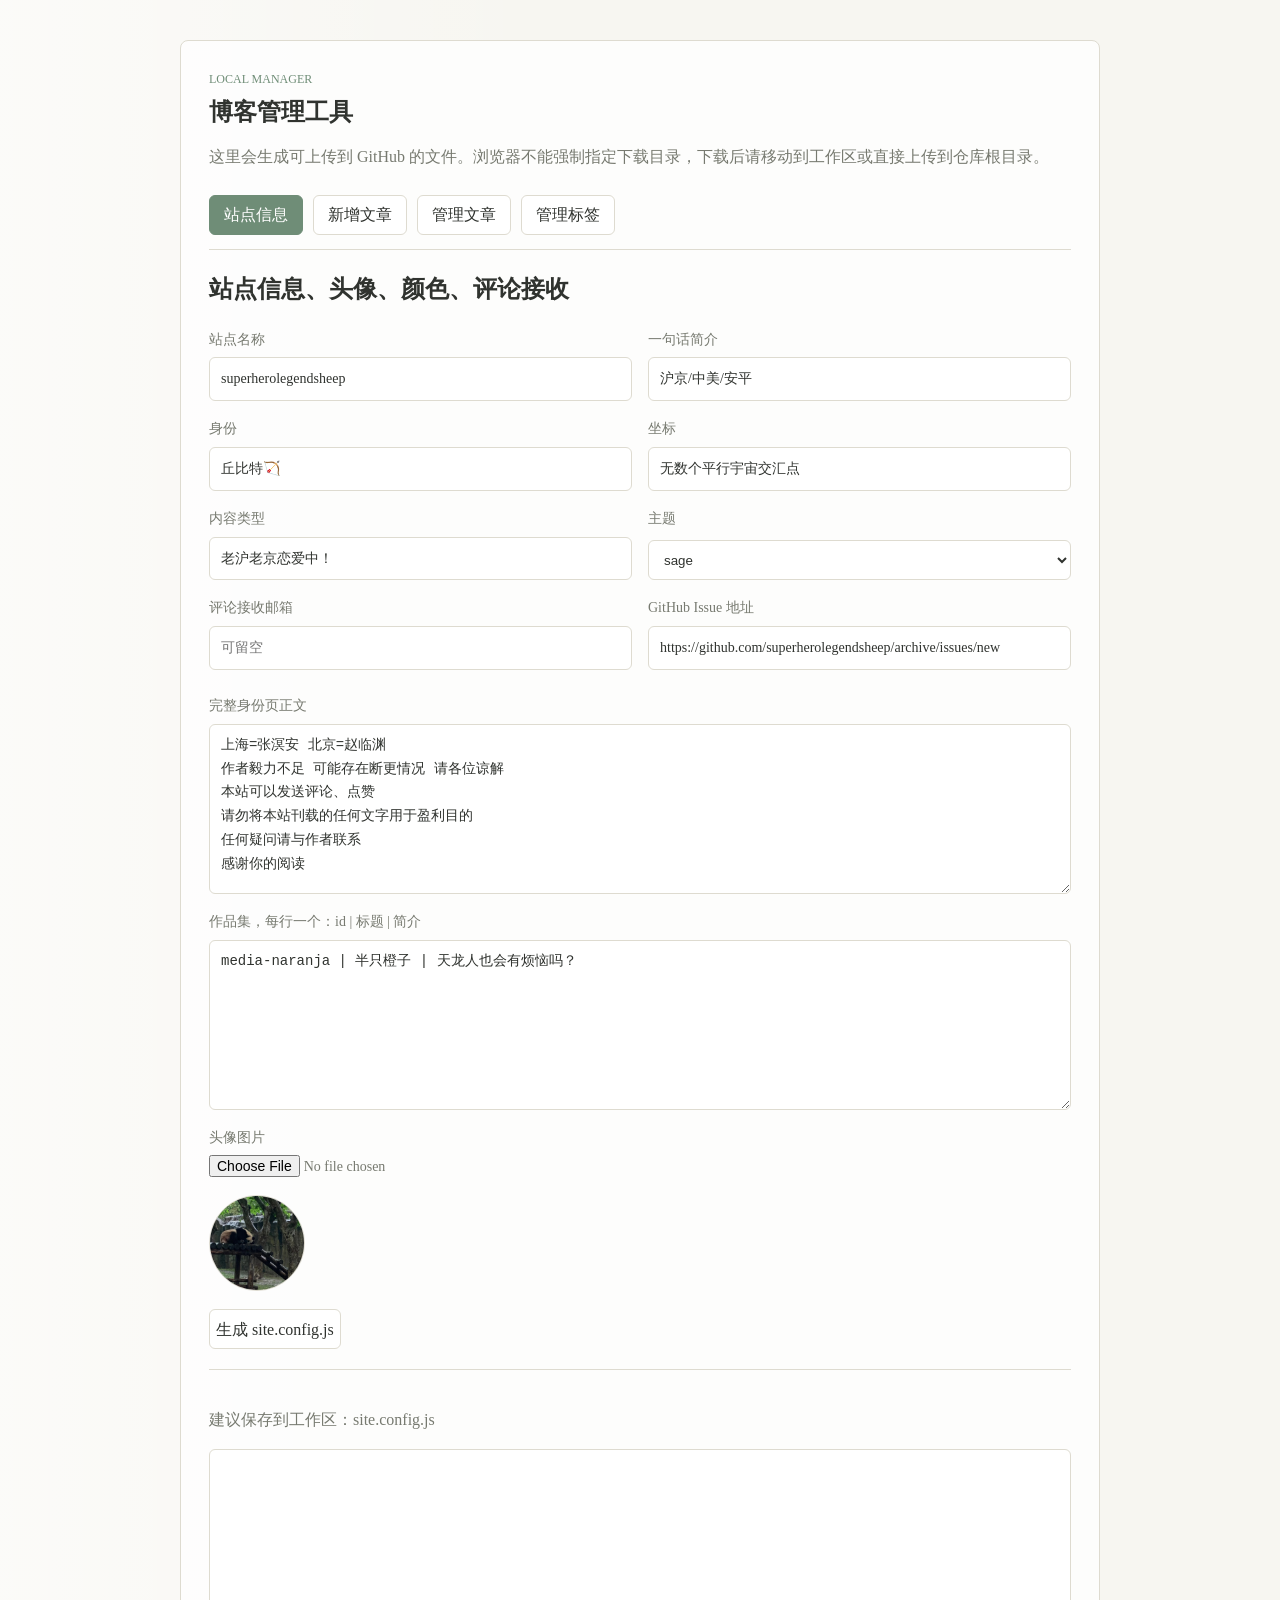
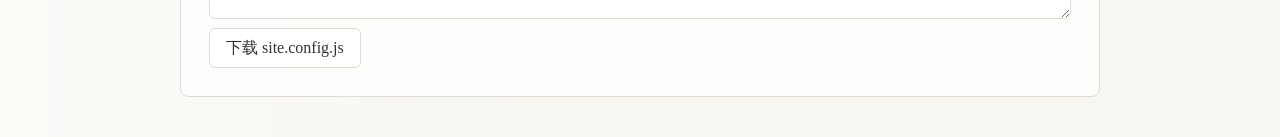
==== commit 878eeaa8: "Update comment" ====
--- a/admin.html
+++ b/admin.html
@@ -11,20 +11,17 @@
       <section class="admin-panel">
         <p class="eyebrow">Local Manager</p>
         <h1>博客管理工具</h1>
-        <p class="muted">
-          这里会生成可上传到 GitHub 的文件。浏览器无法强制选择下载文件夹，所以请把下载文件放回当前工作区或直接上传到仓库根目录。
-        </p>
+        <p class="muted">这里会生成可上传到 GitHub 的文件。浏览器不能强制指定下载目录，下载后请移动到工作区或直接上传到仓库根目录。</p>
 
         <nav class="admin-tabs" aria-label="管理功能">
           <button class="is-active" type="button" data-admin-tab="site">站点信息</button>
           <button type="button" data-admin-tab="post">新增文章</button>
           <button type="button" data-admin-tab="manage">管理文章</button>
           <button type="button" data-admin-tab="tags">管理标签</button>
-          <button type="button" data-admin-tab="github">上传 GitHub</button>
         </nav>
 
         <section class="admin-tab-panel" data-admin-panel="site">
-          <h2>站点信息、头像、颜色</h2>
+          <h2>站点信息、头像、颜色、评论接收</h2>
           <div class="form-grid">
             <label>站点名称<input id="site-title-input" type="text" /></label>
             <label>一句话简介<input id="site-tagline-input" type="text" /></label>
@@ -39,6 +36,8 @@
                 <option value="ink">ink</option>
               </select>
             </label>
+            <label>评论接收邮箱<input id="comment-email-input" type="email" placeholder="可留空" /></label>
+            <label>GitHub Issue 地址<input id="comment-github-input" type="url" placeholder="https://github.com/用户名/仓库/issues/new" /></label>
           </div>
           <label class="wide-label">完整身份页正文<textarea id="about-input"></textarea></label>
           <label class="wide-label">作品集，每行一个：id | 标题 | 简介<textarea id="collections-input"></textarea></label>
@@ -54,7 +53,7 @@
 
         <section class="admin-tab-panel" data-admin-panel="post" hidden>
           <h2>新增文章</h2>
-          <p class="muted">可以直接粘贴正文，也可以选择 .html、.md、.txt、.docx 文件。文章统一作为“博文”管理，不再区分文本和 HTML 类型。</p>
+          <p class="muted">可以直接粘贴正文，也可以选择 .html、.md、.txt、.docx 文件。文章统一作为博文管理。</p>
           <div class="form-grid">
             <label>标题<input id="post-title" type="text" placeholder="例如：雨夜札记" /></label>
             <label>日期<input id="post-date" type="date" /></label>
@@ -76,13 +75,12 @@
           <button id="build-post" type="button">生成文章文件和 posts.json</button>
           <div class="output-panel">
             <h3>文章文件</h3>
-            <p class="muted">建议保存到工作区，然后上传到 GitHub 仓库根目录。HTML 文件也会作为独立页面供读者直接打开。</p>
+            <p class="muted">HTML 文件上传到仓库根目录后，也能作为独立页面被读者直接打开。</p>
             <textarea id="file-output" readonly></textarea>
             <button id="download-post" type="button">下载文章文件</button>
           </div>
           <div class="output-panel">
             <h3>新的 posts.json</h3>
-            <p class="muted">建议保存到工作区：posts.json</p>
             <textarea id="manifest-output" readonly></textarea>
             <button id="download-posts-json" type="button">下载 posts.json</button>
           </div>
@@ -109,21 +107,6 @@
             <button id="download-tag-posts" type="button">下载 posts.json</button>
           </div>
         </section>
-
-        <section class="admin-tab-panel" data-admin-panel="github" hidden>
-          <h2>上传 GitHub</h2>
-          <p class="muted">
-            这是可选功能。需要 GitHub fine-grained token，权限选择本仓库 Contents: Read and write。token 只在当前页面使用，不会写进文件。
-          </p>
-          <div class="form-grid">
-            <label>仓库 owner<input id="github-owner" type="text" value="superherolegendsheep" /></label>
-            <label>仓库名<input id="github-repo" type="text" value="archive" /></label>
-            <label>分支<input id="github-branch" type="text" value="main" /></label>
-            <label>GitHub token<input id="github-token" type="password" placeholder="只在本次上传时粘贴" /></label>
-          </div>
-          <button id="upload-github" type="button">上传刚生成的文章文件和 posts.json</button>
-          <pre id="github-output" class="github-output"></pre>
-        </section>
       </section>
     </main>
 
--- a/styles.css
+++ b/styles.css
@@ -452,6 +452,14 @@
   margin: 0 0 1.15em;
 }
 
+.about-view .reader-body {
+  line-height: 1.72;
+}
+
+.about-view .reader-body p {
+  margin: 0 0 0.32em;
+}
+
 .reader-body blockquote {
   border-left: 3px solid var(--accent);
   color: var(--muted);
@@ -503,6 +511,43 @@
   margin-top: 36px;
   border-top: 1px solid var(--line);
   padding-top: 22px;
+}
+
+.comment-form {
+  display: grid;
+  gap: 14px;
+  margin-top: 18px;
+}
+
+.comment-form label {
+  display: grid;
+  gap: 6px;
+  color: var(--muted);
+  font-size: 14px;
+}
+
+.comment-form input,
+.comment-form textarea {
+  width: 100%;
+  border: 1px solid var(--line);
+  border-radius: 6px;
+  background: var(--panel);
+  color: var(--ink);
+  padding: 9px 11px;
+}
+
+.comment-form textarea {
+  min-height: 120px;
+}
+
+.comment-actions {
+  display: flex;
+  flex-wrap: wrap;
+  gap: 10px;
+}
+
+.comment-actions button {
+  padding: 0 14px;
 }
 
 .admin-shell {
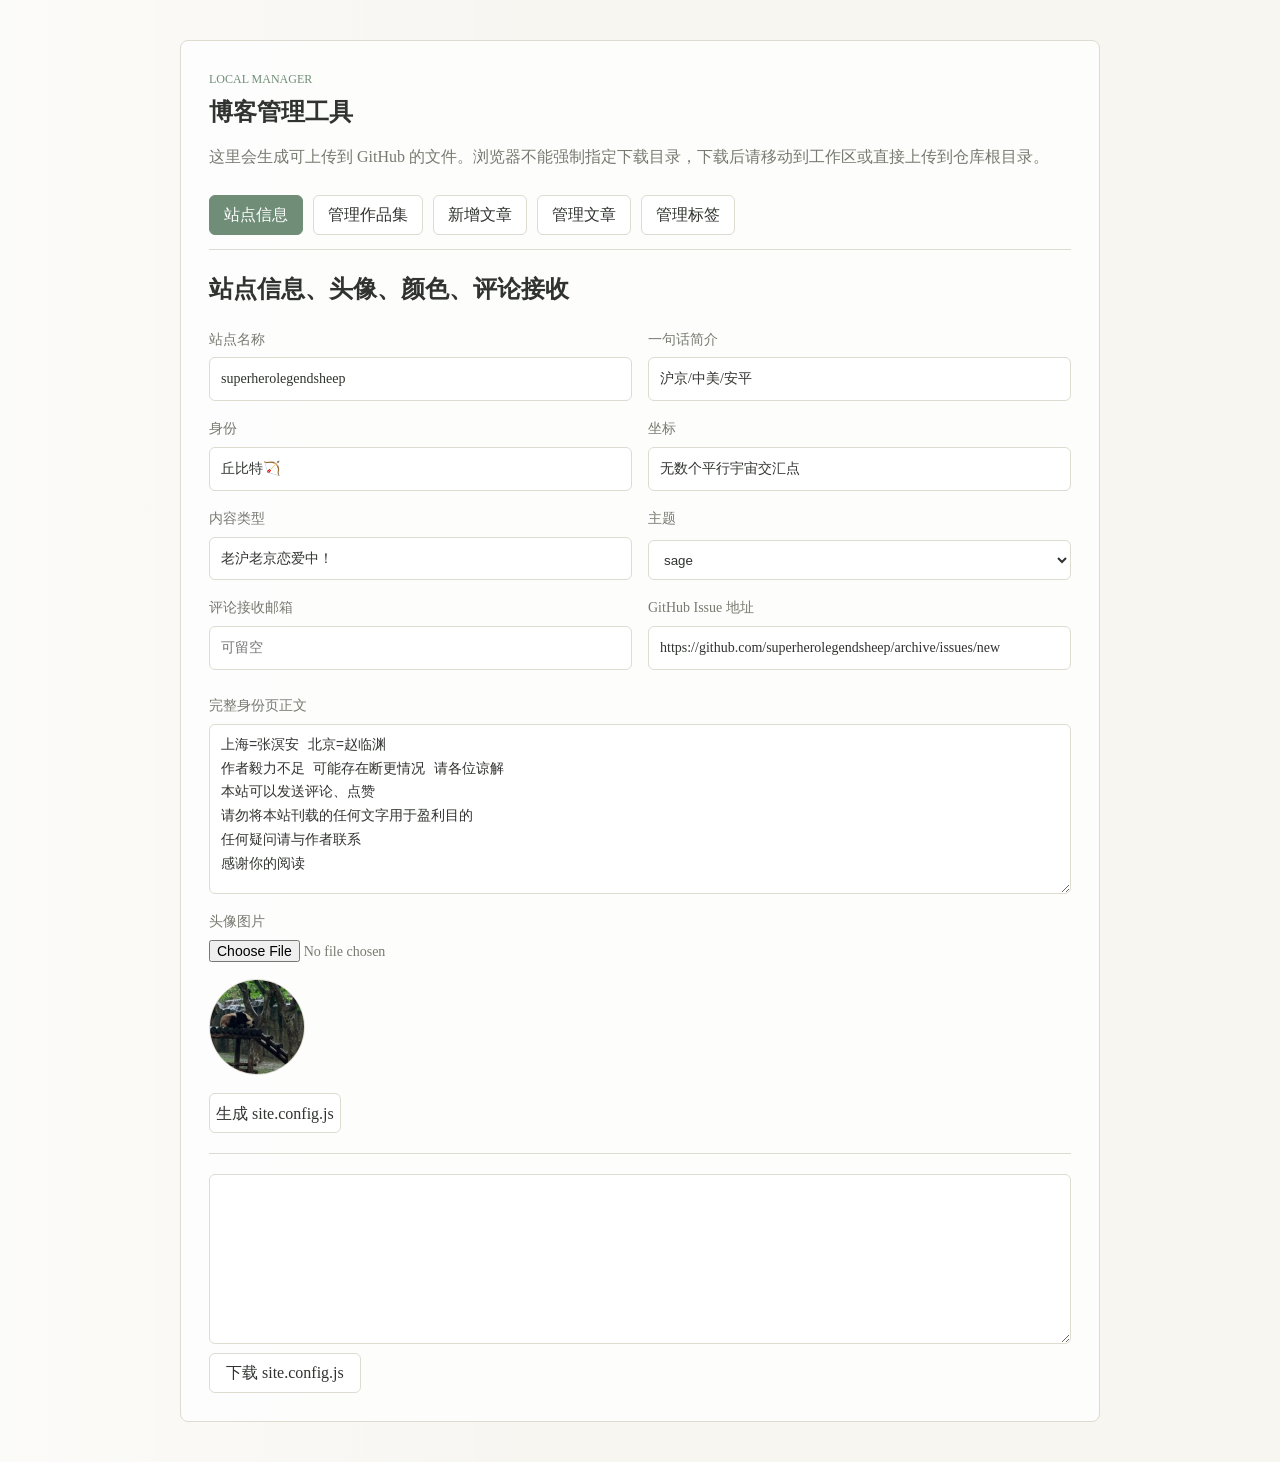
==== commit bff749b1: "Update collections" ====
--- a/admin.html
+++ b/admin.html
@@ -15,6 +15,7 @@
 
         <nav class="admin-tabs" aria-label="管理功能">
           <button class="is-active" type="button" data-admin-tab="site">站点信息</button>
+          <button type="button" data-admin-tab="collections">管理作品集</button>
           <button type="button" data-admin-tab="post">新增文章</button>
           <button type="button" data-admin-tab="manage">管理文章</button>
           <button type="button" data-admin-tab="tags">管理标签</button>
@@ -40,14 +41,24 @@
             <label>GitHub Issue 地址<input id="comment-github-input" type="url" placeholder="https://github.com/用户名/仓库/issues/new" /></label>
           </div>
           <label class="wide-label">完整身份页正文<textarea id="about-input"></textarea></label>
-          <label class="wide-label">作品集，每行一个：id | 标题 | 简介<textarea id="collections-input"></textarea></label>
           <label class="wide-label">头像图片<input id="avatar-input" type="file" accept="image/*" /></label>
           <div id="avatar-preview" class="avatar-preview"></div>
           <button id="build-config" type="button">生成 site.config.js</button>
           <div class="output-panel">
-            <p class="muted">建议保存到工作区：site.config.js</p>
             <textarea id="config-output" readonly></textarea>
             <button id="download-config" type="button">下载 site.config.js</button>
+          </div>
+        </section>
+
+        <section class="admin-tab-panel" data-admin-panel="collections" hidden>
+          <h2>管理作品集</h2>
+          <p class="muted">可新增、改名、删除作品集，并为每个作品集上传封面。删除作品集只会从配置中移除，不会删除文章。</p>
+          <div id="collection-manage-list" class="post-manage-list"></div>
+          <button id="add-collection" type="button">新增作品集</button>
+          <button id="build-collections-config" type="button">生成 site.config.js</button>
+          <div class="output-panel">
+            <textarea id="collections-output" readonly></textarea>
+            <button id="download-collections-config" type="button">下载 site.config.js</button>
           </div>
         </section>
 
@@ -72,7 +83,14 @@
           </div>
           <label class="wide-label">选择文件，也可以不选<input id="post-file" type="file" accept=".html,.htm,.md,.markdown,.txt,.docx,text/html,text/markdown,text/plain,application/vnd.openxmlformats-officedocument.wordprocessingml.document" /></label>
           <label class="wide-label">正文<textarea id="post-body" placeholder="把文章内容粘贴到这里"></textarea></label>
-          <button id="build-post" type="button">生成文章文件和 posts.json</button>
+          <div class="admin-actions">
+            <button id="preview-post" type="button">预览文章格式</button>
+            <button id="build-post" type="button">生成文章文件和 posts.json</button>
+          </div>
+          <div class="output-panel">
+            <h3>预览</h3>
+            <article id="post-preview" class="reader-body post-preview"></article>
+          </div>
           <div class="output-panel">
             <h3>文章文件</h3>
             <p class="muted">HTML 文件上传到仓库根目录后，也能作为独立页面被读者直接打开。</p>
--- a/styles.css
+++ b/styles.css
@@ -274,6 +274,29 @@
   padding: 16px;
 }
 
+.collection-cover {
+  display: block;
+  overflow: hidden;
+  width: 100%;
+  aspect-ratio: 16 / 7;
+  border-radius: 6px;
+  background: var(--accent-soft);
+}
+
+.collection-cover img {
+  width: 100%;
+  height: 100%;
+  object-fit: cover;
+}
+
+.collection-cover-empty {
+  display: grid;
+  place-items: center;
+  color: var(--accent);
+  font-size: 22px;
+  font-weight: 700;
+}
+
 .collection-card strong {
   font-size: 19px;
 }
@@ -495,6 +518,12 @@
   margin-top: 28px;
 }
 
+.about-collections {
+  margin-top: 34px;
+  border-top: 1px solid var(--line);
+  padding-top: 22px;
+}
+
 .work-layout {
   border-top: 1px solid var(--line);
   border-bottom: 1px solid var(--line);
@@ -636,6 +665,37 @@
   border-radius: 8px;
   background: rgba(255, 255, 255, 0.72);
   padding: 14px;
+}
+
+.collection-manage-row {
+  grid-template-columns: minmax(0, 1fr);
+}
+
+.collection-cover-preview {
+  display: grid;
+  place-items: center;
+  overflow: hidden;
+  width: 160px;
+  aspect-ratio: 16 / 9;
+  border: 1px solid var(--line);
+  border-radius: 8px;
+  background: var(--accent-soft);
+  color: var(--muted);
+  font-size: 13px;
+}
+
+.collection-cover-preview img {
+  width: 100%;
+  height: 100%;
+  object-fit: cover;
+}
+
+.post-preview {
+  min-height: 120px;
+  border: 1px solid var(--line);
+  border-radius: 8px;
+  background: rgba(255, 255, 255, 0.72);
+  padding: 18px;
 }
 
 .manage-row div {
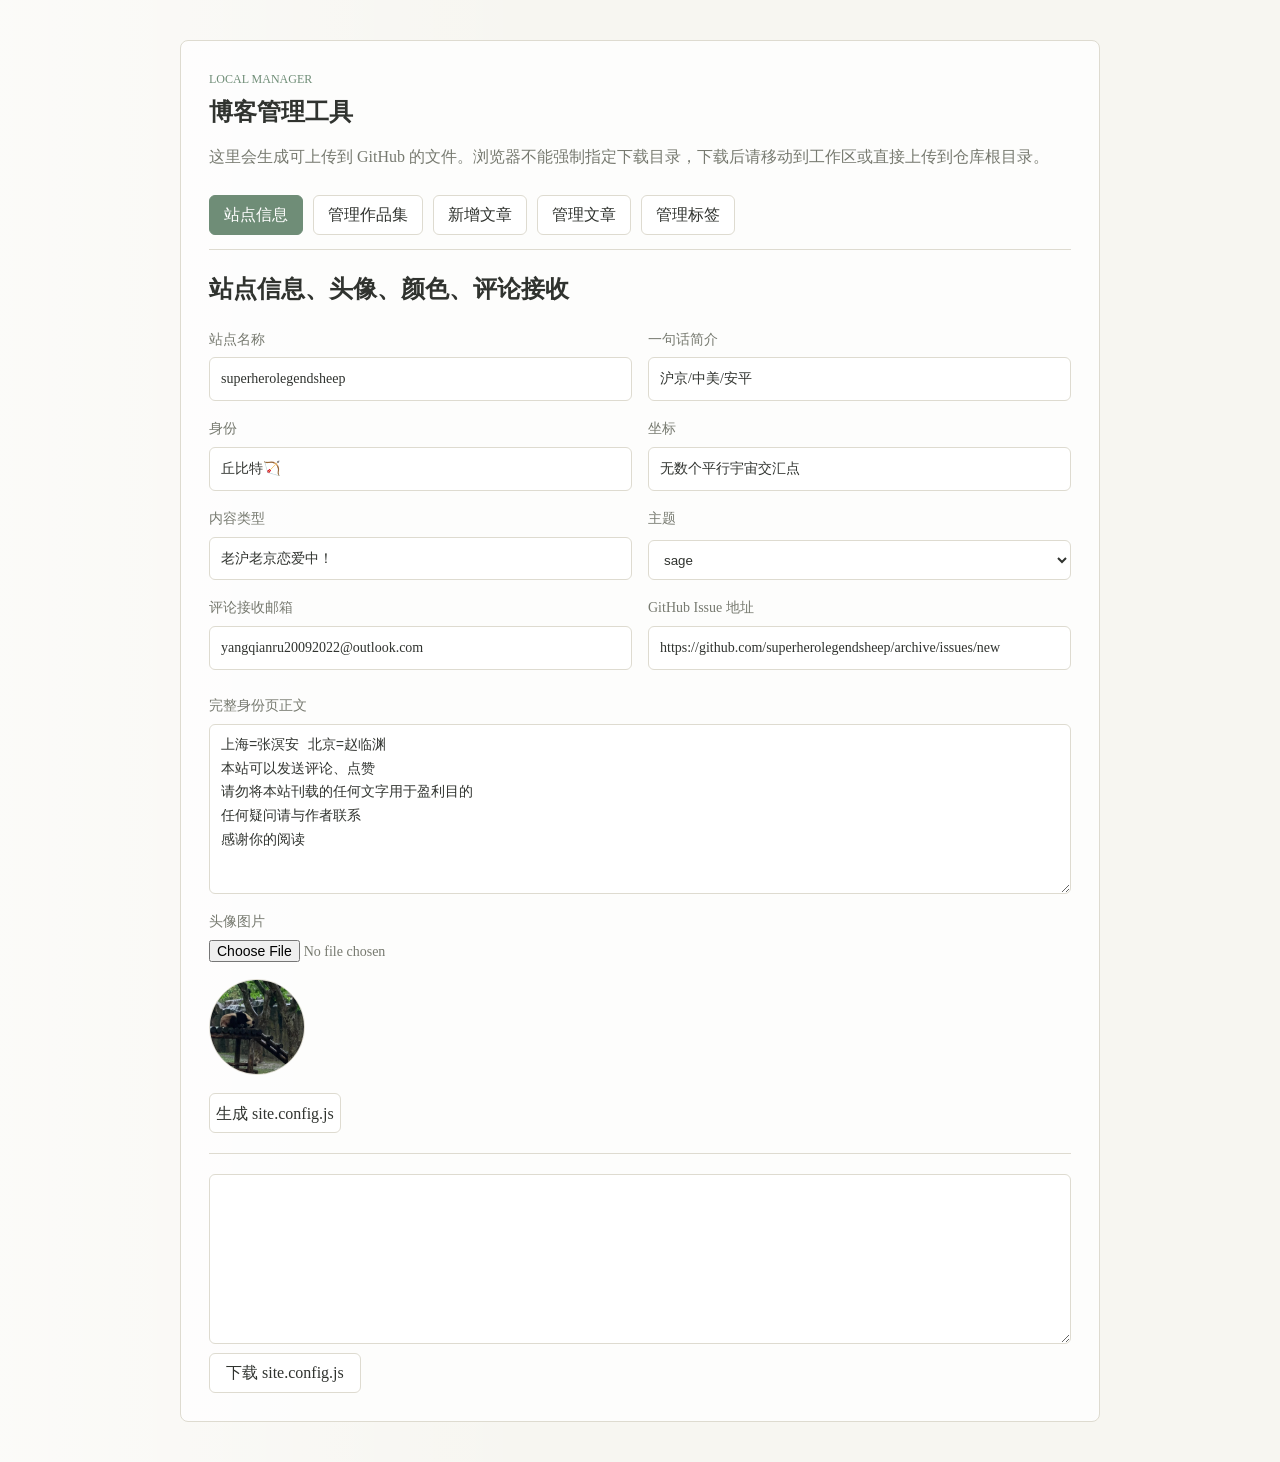
==== commit 19d4f2da: "Update review" ====
--- a/admin.html
+++ b/admin.html
@@ -82,7 +82,47 @@
             </label>
           </div>
           <label class="wide-label">选择文件，也可以不选<input id="post-file" type="file" accept=".html,.htm,.md,.markdown,.txt,.docx,text/html,text/markdown,text/plain,application/vnd.openxmlformats-officedocument.wordprocessingml.document" /></label>
-          <label class="wide-label">正文<textarea id="post-body" placeholder="把文章内容粘贴到这里"></textarea></label>
+          <section class="rich-editor-block" aria-label="文章可视化编辑器">
+            <div class="editor-toolbar" aria-label="格式工具栏">
+              <button type="button" data-command="bold" title="加粗"><strong>B</strong></button>
+              <button type="button" data-command="italic" title="斜体"><em>I</em></button>
+              <button type="button" data-command="underline" title="下划线"><u>U</u></button>
+              <button type="button" data-command="strikeThrough" title="删除线"><s>S</s></button>
+              <button type="button" data-command="insertUnorderedList" title="项目列表">•</button>
+              <button type="button" data-command="insertOrderedList" title="编号列表">1.</button>
+              <button type="button" data-command="formatBlock" data-value="blockquote" title="引用">“ ”</button>
+              <button type="button" data-command="justifyLeft" title="左对齐">左</button>
+              <button type="button" data-command="justifyCenter" title="居中">中</button>
+              <button type="button" data-command="justifyRight" title="右对齐">右</button>
+              <button type="button" id="insert-link" title="插入链接">链接</button>
+              <button type="button" data-command="removeFormat" title="清除格式">清除</button>
+              <select id="format-block" title="段落样式">
+                <option value="p">正文</option>
+                <option value="h1">标题 1</option>
+                <option value="h2">标题 2</option>
+                <option value="h3">标题 3</option>
+              </select>
+              <select id="font-name" title="字体">
+                <option value="Microsoft YaHei">微软雅黑</option>
+                <option value="SimSun">宋体</option>
+                <option value="KaiTi">楷体</option>
+                <option value="Arial">Arial</option>
+                <option value="Georgia">Georgia</option>
+              </select>
+              <select id="font-size" title="字号">
+                <option value="2">小</option>
+                <option value="3" selected>正文</option>
+                <option value="4">中</option>
+                <option value="5">大</option>
+                <option value="6">特大</option>
+                <option value="7">标题</option>
+              </select>
+              <label class="color-tool">文字<input id="text-color" type="color" value="#30332f" /></label>
+              <label class="color-tool">底色<input id="bg-color" type="color" value="#ffffff" /></label>
+            </div>
+            <div id="rich-editor" class="rich-editor" contenteditable="true" role="textbox" aria-multiline="true" data-placeholder="在这里写正文，也可以先上传 Word / TXT / HTML 文件"></div>
+          </section>
+          <label class="wide-label">源代码 / 纯文本<textarea id="post-body" placeholder="这里会同步显示编辑器内容，也可以直接粘贴 HTML"></textarea></label>
           <div class="admin-actions">
             <button id="preview-post" type="button">预览文章格式</button>
             <button id="build-post" type="button">生成文章文件和 posts.json</button>
--- a/styles.css
+++ b/styles.css
@@ -344,6 +344,15 @@
   padding: 20px;
 }
 
+.post-card-clickable {
+  cursor: pointer;
+}
+
+.post-card-clickable:focus-visible {
+  outline: 2px solid var(--accent);
+  outline-offset: 3px;
+}
+
 .post-card h3 {
   font-size: 22px;
 }
@@ -500,6 +509,32 @@
   border-radius: 8px;
 }
 
+.html-post-tools {
+  display: flex;
+  justify-content: flex-end;
+  margin-bottom: 12px;
+}
+
+.html-post-tools a {
+  display: inline-flex;
+  align-items: center;
+  min-height: 36px;
+  border: 1px solid var(--line);
+  border-radius: 6px;
+  background: var(--panel);
+  padding: 0 12px;
+  font-size: 14px;
+}
+
+.html-post-frame {
+  width: 100%;
+  height: min(78vh, 900px);
+  min-height: 620px;
+  border: 1px solid var(--line);
+  border-radius: 8px;
+  background: #fff;
+}
+
 .reader-footer {
   display: grid;
   gap: 18px;
@@ -696,6 +731,74 @@
   border-radius: 8px;
   background: rgba(255, 255, 255, 0.72);
   padding: 18px;
+}
+
+.rich-editor-block {
+  margin: 18px 0;
+  border: 1px solid var(--line);
+  border-radius: 8px;
+  background: rgba(255, 255, 255, 0.72);
+  overflow: hidden;
+}
+
+.editor-toolbar {
+  display: flex;
+  flex-wrap: wrap;
+  gap: 8px;
+  align-items: center;
+  border-bottom: 1px solid var(--line);
+  background: rgba(255, 255, 255, 0.82);
+  padding: 10px;
+}
+
+.editor-toolbar button {
+  min-width: 38px;
+  min-height: 34px;
+  padding: 0 10px;
+}
+
+.editor-toolbar select {
+  width: auto;
+  min-height: 34px;
+  padding: 5px 8px;
+}
+
+.color-tool {
+  display: inline-flex;
+  gap: 6px;
+  align-items: center;
+  color: var(--muted);
+  font-size: 13px;
+}
+
+.color-tool input {
+  width: 34px;
+  height: 30px;
+  border: 1px solid var(--line);
+  border-radius: 6px;
+  padding: 2px;
+}
+
+.rich-editor {
+  min-height: 320px;
+  padding: 18px;
+  background: var(--panel);
+  color: var(--ink);
+  outline: none;
+  overflow-wrap: anywhere;
+}
+
+.rich-editor:empty::before {
+  content: attr(data-placeholder);
+  color: var(--muted);
+}
+
+.rich-editor blockquote,
+.post-preview blockquote {
+  border-left: 3px solid var(--accent);
+  color: var(--muted);
+  margin: 0 0 1em;
+  padding-left: 14px;
 }
 
 .manage-row div {
